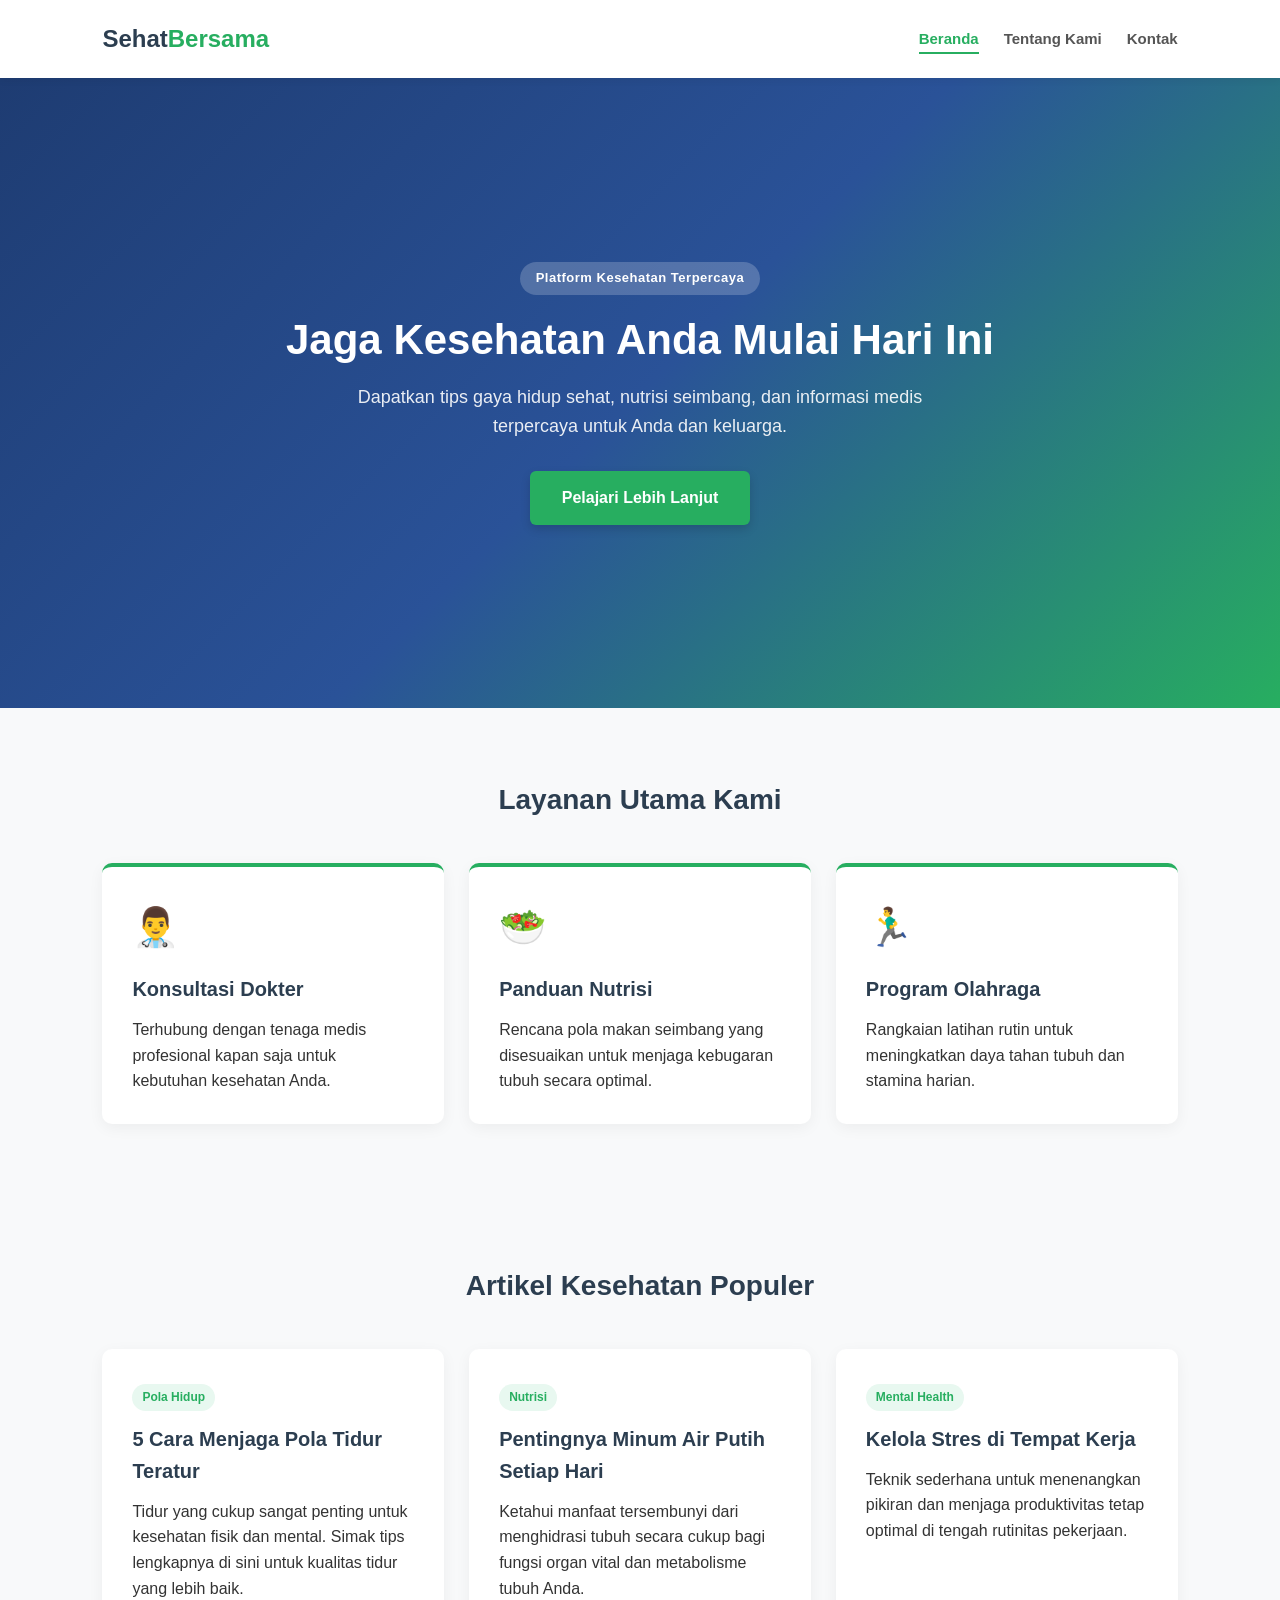
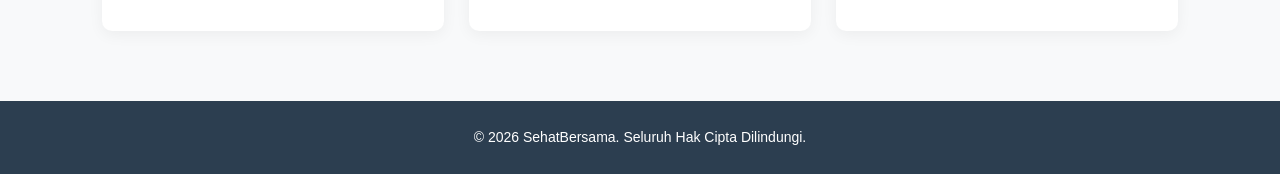
==== index.html @ 3ac9b179 "first commit" ====
<!DOCTYPE html>
<html lang="id">

<head>
    <meta charset="UTF-8">
    <meta name="viewport" content="width=device-width, initial-scale=1.0">
    <title>SehatBersama - Beranda</title>
    <link rel="stylesheet" href="style.css">
</head>

<body>

    <!-- Header & Navigasi -->
    <header>
        <div class="logo">Sehat<span>Bersama</span></div>
        <nav>
            <ul>
                <li><a href="index.html" class="active">Beranda</a></li>
                <li><a href="about.html">Tentang Kami</a></li>
                <li><a href="contact.html">Kontak</a></li>
            </ul>
        </nav>
    </header>

    <!-- Hero Section -->
    <section class="hero">
        <div class="hero-text">
            <span class="badge">Platform Kesehatan Terpercaya</span>
            <h1>Jaga Kesehatan Anda Mulai Hari Ini</h1>
            <p>Dapatkan tips gaya hidup sehat, nutrisi seimbang, dan informasi medis terpercaya untuk Anda dan keluarga.
            </p>
            <a href="about.html" class="btn">Pelajari Lebih Lanjut</a>
        </div>
    </section>

    <!-- Layanan / Fitur Utama -->
    <section class="services">
        <h2>Layanan Utama Kami</h2>
        <div class="service-container">
            <div class="card">
                <div class="card-icon">👨‍⚕️</div>
                <h3>Konsultasi Dokter</h3>
                <p>Terhubung dengan tenaga medis profesional kapan saja untuk kebutuhan kesehatan Anda.</p>
            </div>
            <div class="card">
                <div class="card-icon">🥗</div>
                <h3>Panduan Nutrisi</h3>
                <p>Rencana pola makan seimbang yang disesuaikan untuk menjaga kebugaran tubuh secara optimal.</p>
            </div>
            <div class="card">
                <div class="card-icon">🏃‍♂️</div>
                <h3>Program Olahraga</h3>
                <p>Rangkaian latihan rutin untuk meningkatkan daya tahan tubuh dan stamina harian.</p>
            </div>
        </div>
    </section>

    <!-- Artikel Pilihan -->
    <section class="articles">
        <h2>Artikel Kesehatan Populer</h2>
        <div class="article-container">
            <article class="article-card">
                <span class="tag">Pola Hidup</span>
                <h3>5 Cara Menjaga Pola Tidur Teratur</h3>
                <p>Tidur yang cukup sangat penting untuk kesehatan fisik dan mental. Simak tips lengkapnya di sini untuk
                    kualitas tidur yang lebih baik.</p>
            </article>
            <article class="article-card">
                <span class="tag">Nutrisi</span>
                <h3>Pentingnya Minum Air Putih Setiap Hari</h3>
                <p>Ketahui manfaat tersembunyi dari menghidrasi tubuh secara cukup bagi fungsi organ vital dan
                    metabolisme tubuh Anda.</p>
            </article>
            <article class="article-card">
                <span class="tag">Mental Health</span>
                <h3>Kelola Stres di Tempat Kerja</h3>
                <p>Teknik sederhana untuk menenangkan pikiran dan menjaga produktivitas tetap optimal di tengah
                    rutinitas pekerjaan.</p>
            </article>
        </div>
    </section>

    <!-- Footer -->
    <footer>
        <p>&copy; 2026 SehatBersama. Seluruh Hak Cipta Dilindungi.</p>
    </footer>

</body>

</html>
---- style.css ----
* {
    margin: 0;
    padding: 0;
    box-sizing: border-box;
    font-family: 'Segoe UI', Tahoma, Geneva, Verdana, sans-serif;
}

body {
    color: #333;
    line-height: 1.6;
    background-color: #f8f9fa;
    display: flex;
    flex-direction: column;
    min-height: 100vh;
}

header {
    display: flex;
    justify-content: space-between;
    align-items: center;
    padding: 20px 8%;
    background-color: #ffffff;
    box-shadow: 0 2px 8px rgba(0, 0, 0, 0.06);
    position: sticky;
    top: 0;
    z-index: 1000;
}

.logo {
    font-size: 24px;
    font-weight: 700;
    color: #2c3e50;
}

.logo span {
    color: #27ae60;
}

nav ul {
    display: flex;
    list-style: none;
    gap: 25px;
}

nav ul li a {
    text-decoration: none;
    color: #555;
    font-weight: 600;
    font-size: 15px;
    transition: color 0.3s ease;
    padding-bottom: 5px;
}

nav ul li a:hover,
nav ul li a.active {
    color: #27ae60;
    border-bottom: 2px solid #27ae60;
}

.page-banner {
    background: linear-gradient(135deg, #27ae60, #2c3e50);
    color: white;
    text-align: center;
    padding: 60px 20px;
}

.page-banner h1 {
    font-size: 32px;
    margin-bottom: 10px;
}

.page-banner p {
    font-size: 16px;
    opacity: 0.9;
}

/* Hero Modern Tanpa Foto (Gradient Style) */
.hero {
    background: linear-gradient(135deg, #1e3c72 0%, #2a5298 50%, #27ae60 100%);
    min-height: 70vh;
    display: flex;
    justify-content: center;
    align-items: center;
    text-align: center;
    color: white;
    padding: 60px 20px;
}

.badge {
    display: inline-block;
    background-color: rgba(255, 255, 255, 0.2);
    padding: 6px 16px;
    border-radius: 20px;
    font-size: 13px;
    font-weight: 600;
    margin-bottom: 20px;
    letter-spacing: 0.5px;
}

.hero-text h1 {
    font-size: 42px;
    margin-bottom: 18px;
    font-weight: 700;
    line-height: 1.2;
}

.hero-text p {
    font-size: 18px;
    margin-bottom: 30px;
    max-width: 650px;
    margin-left: auto;
    margin-right: auto;
    opacity: 0.9;
}

.btn {
    display: inline-block;
    padding: 14px 32px;
    background-color: #27ae60;
    color: white;
    text-decoration: none;
    border-radius: 6px;
    font-weight: 600;
    box-shadow: 0 4px 10px rgba(0, 0, 0, 0.15);
    transition: all 0.3s ease;
}

.btn:hover {
    background-color: #219150;
    transform: translateY(-2px);
}

.services,
.articles {
    padding: 70px 8%;
    text-align: center;
}

.services h2,
.articles h2 {
    margin-bottom: 40px;
    color: #2c3e50;
    font-size: 28px;
}

.service-container,
.article-container {
    display: flex;
    justify-content: center;
    gap: 25px;
    flex-wrap: wrap;
}

.card,
.article-card {
    background: white;
    padding: 30px;
    border-radius: 10px;
    box-shadow: 0 4px 15px rgba(0, 0, 0, 0.05);
    flex: 1;
    min-width: 260px;
    max-width: 350px;
    text-align: left;
    transition: transform 0.3s ease;
    border-top: 4px solid transparent;
}

.card {
    border-top-color: #27ae60;
}

.card:hover,
.article-card:hover {
    transform: translateY(-5px);
}

.card-icon {
    font-size: 38px;
    margin-bottom: 15px;
}

.card h3,
.article-card h3 {
    color: #2c3e50;
    margin-bottom: 12px;
    font-size: 20px;
}

.tag {
    display: inline-block;
    background-color: #e8f8f0;
    color: #27ae60;
    font-size: 12px;
    font-weight: 600;
    padding: 4px 10px;
    border-radius: 20px;
    margin-bottom: 12px;
}

/* About Section Specifics (Menggantikan Foto dengan Box Ilustrasi Icon) */
.about-detail {
    padding: 70px 8%;
    background-color: #ffffff;
}

.about-container {
    display: flex;
    align-items: center;
    gap: 50px;
    flex-wrap: wrap;
}

.about-icon-box {
    flex: 1;
    min-width: 280px;
    background: linear-gradient(135deg, #e8f8f0, #d4efdf);
    border-radius: 16px;
    height: 300px;
    display: flex;
    justify-content: center;
    align-items: center;
    border: 2px dashed #27ae60;
}

.icon-illustration {
    font-size: 100px;
}

.about-text {
    flex: 1.5;
    min-width: 300px;
}

.about-text h2 {
    font-size: 28px;
    color: #2c3e50;
    margin-bottom: 20px;
}

.about-text p {
    color: #555;
    margin-bottom: 15px;
    font-size: 15px;
}

.about-stats {
    display: flex;
    gap: 30px;
    margin-top: 30px;
    padding-top: 20px;
    border-top: 1px solid #eee;
}

.stat-item h3 {
    font-size: 28px;
    color: #27ae60;
    margin-bottom: 5px;
}

.stat-item p {
    font-size: 14px;
    color: #777;
}

.vision-mission {
    display: flex;
    justify-content: center;
    gap: 30px;
    padding: 0 8% 70px 8%;
    flex-wrap: wrap;
}

.vm-card {
    background: #ffffff;
    border-left: 4px solid #27ae60;
    padding: 25px;
    border-radius: 0 8px 8px 0;
    box-shadow: 0 4px 12px rgba(0, 0, 0, 0.05);
    flex: 1;
    min-width: 280px;
}

.vm-card h3 {
    color: #2c3e50;
    margin-bottom: 10px;
}

.contact-section {
    padding: 70px 8%;
}

.contact-container {
    display: flex;
    gap: 40px;
    flex-wrap: wrap;
}

.contact-info {
    flex: 1;
    min-width: 280px;
    background: #ffffff;
    padding: 30px;
    border-radius: 10px;
    box-shadow: 0 4px 15px rgba(0, 0, 0, 0.05);
}

.contact-info h3 {
    color: #2c3e50;
    margin-bottom: 15px;
    font-size: 22px;
}

.info-item {
    margin-top: 20px;
}

.info-item strong {
    color: #27ae60;
    display: block;
    margin-bottom: 5px;
}

.contact-form {
    flex: 1.5;
    min-width: 300px;
    background: #ffffff;
    padding: 30px;
    border-radius: 10px;
    box-shadow: 0 4px 15px rgba(0, 0, 0, 0.05);
}

.contact-form h3 {
    color: #2c3e50;
    margin-bottom: 20px;
    font-size: 22px;
}

.form-group {
    margin-bottom: 20px;
}

.form-group label {
    display: block;
    margin-bottom: 8px;
    font-weight: 600;
    color: #444;
    font-size: 14px;
}

.form-group input,
.form-group textarea {
    width: 100%;
    padding: 12px;
    border: 1px solid #ddd;
    border-radius: 6px;
    font-size: 14px;
    outline: none;
    transition: border-color 0.3s ease;
}

.form-group input:focus,
.form-group textarea:focus {
    border-color: #27ae60;
}

.btn-submit {
    background-color: #27ae60;
    color: white;
    border: none;
    padding: 12px 25px;
    border-radius: 6px;
    font-weight: 600;
    cursor: pointer;
    font-size: 15px;
    transition: background-color 0.3s ease;
}

.btn-submit:hover {
    background-color: #219150;
}

footer {
    margin-top: auto;
    text-align: center;
    padding: 25px;
    background-color: #2c3e50;
    color: white;
    font-size: 14px;
}

@media (max-width: 768px) {
    header {
        flex-direction: column;
        gap: 15px;
    }

    nav ul {
        gap: 15px;
    }

    .hero-text h1 {
        font-size: 30px;
    }

    .about-container,
    .contact-container {
        flex-direction: column;
    }
}
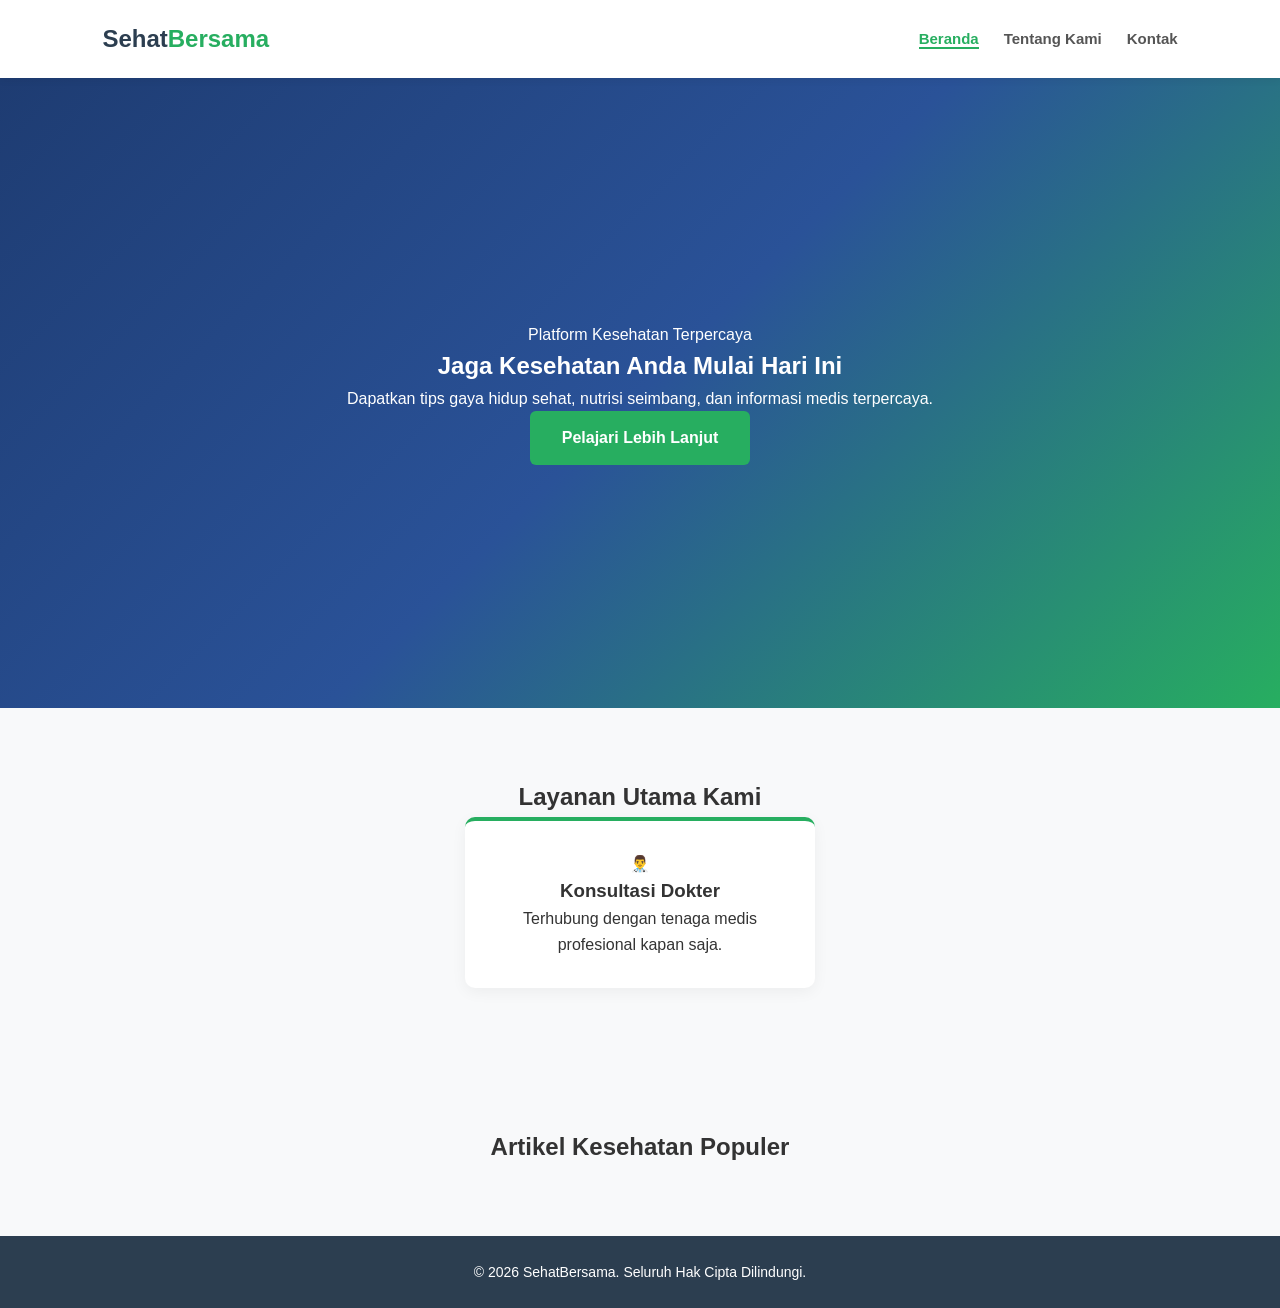
==== commit af2c6e72: "di bagian halaman index saya baru bikin struktur dasar,hero section,area layanan,area artikel dan fo" ====
--- a/index.html
+++ b/index.html
@@ -17,7 +17,7 @@
             <ul>
                 <li><a href="index.html" class="active">Beranda</a></li>
                 <li><a href="about.html">Tentang Kami</a></li>
-                <li><a href="contact.html">Kontak</a></li>
+                <li><a href="kontak.html">Kontak</a></li>
             </ul>
         </nav>
     </header>
@@ -27,56 +27,35 @@
         <div class="hero-text">
             <span class="badge">Platform Kesehatan Terpercaya</span>
             <h1>Jaga Kesehatan Anda Mulai Hari Ini</h1>
-            <p>Dapatkan tips gaya hidup sehat, nutrisi seimbang, dan informasi medis terpercaya untuk Anda dan keluarga.
-            </p>
+            <p>Dapatkan tips gaya hidup sehat, nutrisi seimbang, dan informasi medis terpercaya.</p>
             <a href="about.html" class="btn">Pelajari Lebih Lanjut</a>
         </div>
     </section>
 
-    <!-- Layanan / Fitur Utama -->
+    <!-- Layanan / Fitur Utama (Baru 1 Card, Silahkan Tambah Lagi) -->
     <section class="services">
         <h2>Layanan Utama Kami</h2>
         <div class="service-container">
+
+            <!-- Card 1 -->
             <div class="card">
                 <div class="card-icon">👨‍⚕️</div>
                 <h3>Konsultasi Dokter</h3>
-                <p>Terhubung dengan tenaga medis profesional kapan saja untuk kebutuhan kesehatan Anda.</p>
+                <p>Terhubung dengan tenaga medis profesional kapan saja.</p>
             </div>
-            <div class="card">
-                <div class="card-icon">🥗</div>
-                <h3>Panduan Nutrisi</h3>
-                <p>Rencana pola makan seimbang yang disesuaikan untuk menjaga kebugaran tubuh secara optimal.</p>
-            </div>
-            <div class="card">
-                <div class="card-icon">🏃‍♂️</div>
-                <h3>Program Olahraga</h3>
-                <p>Rangkaian latihan rutin untuk meningkatkan daya tahan tubuh dan stamina harian.</p>
-            </div>
+
+            <!-- TODO: Tambahkan Card 2 dan Card 3 di sini -->
+
         </div>
     </section>
 
-    <!-- Artikel Pilihan -->
+    <!-- Artikel Pilihan (Belum Dibuat) -->
     <section class="articles">
         <h2>Artikel Kesehatan Populer</h2>
         <div class="article-container">
-            <article class="article-card">
-                <span class="tag">Pola Hidup</span>
-                <h3>5 Cara Menjaga Pola Tidur Teratur</h3>
-                <p>Tidur yang cukup sangat penting untuk kesehatan fisik dan mental. Simak tips lengkapnya di sini untuk
-                    kualitas tidur yang lebih baik.</p>
-            </article>
-            <article class="article-card">
-                <span class="tag">Nutrisi</span>
-                <h3>Pentingnya Minum Air Putih Setiap Hari</h3>
-                <p>Ketahui manfaat tersembunyi dari menghidrasi tubuh secara cukup bagi fungsi organ vital dan
-                    metabolisme tubuh Anda.</p>
-            </article>
-            <article class="article-card">
-                <span class="tag">Mental Health</span>
-                <h3>Kelola Stres di Tempat Kerja</h3>
-                <p>Teknik sederhana untuk menenangkan pikiran dan menjaga produktivitas tetap optimal di tengah
-                    rutinitas pekerjaan.</p>
-            </article>
+
+            <!-- TODO: Buat <article class="article-card"> di sini -->
+
         </div>
     </section>
 
--- a/style.css
+++ b/style.css
@@ -1,3 +1,4 @@
+/* 1. Global Reset & Base Styles */
 * {
     margin: 0;
     padding: 0;
@@ -14,6 +15,7 @@
     min-height: 100vh;
 }
 
+/* 2. Header & Navigation */
 header {
     display: flex;
     justify-content: space-between;
@@ -48,7 +50,6 @@
     font-weight: 600;
     font-size: 15px;
     transition: color 0.3s ease;
-    padding-bottom: 5px;
 }
 
 nav ul li a:hover,
@@ -57,24 +58,7 @@
     border-bottom: 2px solid #27ae60;
 }
 
-.page-banner {
-    background: linear-gradient(135deg, #27ae60, #2c3e50);
-    color: white;
-    text-align: center;
-    padding: 60px 20px;
-}
-
-.page-banner h1 {
-    font-size: 32px;
-    margin-bottom: 10px;
-}
-
-.page-banner p {
-    font-size: 16px;
-    opacity: 0.9;
-}
-
-/* Hero Modern Tanpa Foto (Gradient Style) */
+/* 3. Hero & Banner */
 .hero {
     background: linear-gradient(135deg, #1e3c72 0%, #2a5298 50%, #27ae60 100%);
     min-height: 70vh;
@@ -86,33 +70,6 @@
     padding: 60px 20px;
 }
 
-.badge {
-    display: inline-block;
-    background-color: rgba(255, 255, 255, 0.2);
-    padding: 6px 16px;
-    border-radius: 20px;
-    font-size: 13px;
-    font-weight: 600;
-    margin-bottom: 20px;
-    letter-spacing: 0.5px;
-}
-
-.hero-text h1 {
-    font-size: 42px;
-    margin-bottom: 18px;
-    font-weight: 700;
-    line-height: 1.2;
-}
-
-.hero-text p {
-    font-size: 18px;
-    margin-bottom: 30px;
-    max-width: 650px;
-    margin-left: auto;
-    margin-right: auto;
-    opacity: 0.9;
-}
-
 .btn {
     display: inline-block;
     padding: 14px 32px;
@@ -121,26 +78,15 @@
     text-decoration: none;
     border-radius: 6px;
     font-weight: 600;
-    box-shadow: 0 4px 10px rgba(0, 0, 0, 0.15);
-    transition: all 0.3s ease;
 }
 
-.btn:hover {
-    background-color: #219150;
-    transform: translateY(-2px);
-}
+/* TODO: Tambahkan styling untuk .badge, .hero-text h1, dan .hero-text p di sini */
 
+/* 4. Layout Kartu & Fitur (Services & Articles) */
 .services,
 .articles {
     padding: 70px 8%;
     text-align: center;
-}
-
-.services h2,
-.articles h2 {
-    margin-bottom: 40px;
-    color: #2c3e50;
-    font-size: 28px;
 }
 
 .service-container,
@@ -151,8 +97,7 @@
     flex-wrap: wrap;
 }
 
-.card,
-.article-card {
+.card {
     background: white;
     padding: 30px;
     border-radius: 10px;
@@ -160,225 +105,30 @@
     flex: 1;
     min-width: 260px;
     max-width: 350px;
-    text-align: left;
-    transition: transform 0.3s ease;
-    border-top: 4px solid transparent;
+    border-top: 4px solid #27ae60;
 }
 
-.card {
-    border-top-color: #27ae60;
-}
+/* TODO: Tambahkan styling untuk .article-card dan efek hover (.card:hover) di sini */
 
-.card:hover,
-.article-card:hover {
-    transform: translateY(-5px);
-}
-
-.card-icon {
-    font-size: 38px;
-    margin-bottom: 15px;
-}
-
-.card h3,
-.article-card h3 {
-    color: #2c3e50;
-    margin-bottom: 12px;
-    font-size: 20px;
-}
-
-.tag {
-    display: inline-block;
-    background-color: #e8f8f0;
-    color: #27ae60;
-    font-size: 12px;
-    font-weight: 600;
-    padding: 4px 10px;
-    border-radius: 20px;
-    margin-bottom: 12px;
-}
-
-/* About Section Specifics (Menggantikan Foto dengan Box Ilustrasi Icon) */
-.about-detail {
-    padding: 70px 8%;
-    background-color: #ffffff;
-}
-
-.about-container {
-    display: flex;
-    align-items: center;
-    gap: 50px;
-    flex-wrap: wrap;
-}
-
-.about-icon-box {
-    flex: 1;
-    min-width: 280px;
-    background: linear-gradient(135deg, #e8f8f0, #d4efdf);
-    border-radius: 16px;
-    height: 300px;
-    display: flex;
-    justify-content: center;
-    align-items: center;
-    border: 2px dashed #27ae60;
-}
-
-.icon-illustration {
-    font-size: 100px;
-}
-
-.about-text {
-    flex: 1.5;
-    min-width: 300px;
-}
-
-.about-text h2 {
-    font-size: 28px;
-    color: #2c3e50;
-    margin-bottom: 20px;
-}
-
-.about-text p {
-    color: #555;
-    margin-bottom: 15px;
-    font-size: 15px;
-}
-
-.about-stats {
-    display: flex;
-    gap: 30px;
-    margin-top: 30px;
-    padding-top: 20px;
-    border-top: 1px solid #eee;
-}
-
-.stat-item h3 {
-    font-size: 28px;
-    color: #27ae60;
-    margin-bottom: 5px;
-}
-
-.stat-item p {
-    font-size: 14px;
-    color: #777;
-}
-
-.vision-mission {
-    display: flex;
-    justify-content: center;
-    gap: 30px;
-    padding: 0 8% 70px 8%;
-    flex-wrap: wrap;
-}
-
-.vm-card {
-    background: #ffffff;
-    border-left: 4px solid #27ae60;
-    padding: 25px;
-    border-radius: 0 8px 8px 0;
-    box-shadow: 0 4px 12px rgba(0, 0, 0, 0.05);
-    flex: 1;
-    min-width: 280px;
-}
-
-.vm-card h3 {
-    color: #2c3e50;
-    margin-bottom: 10px;
-}
-
+/* 5. Form & Kontak */
 .contact-section {
     padding: 70px 8%;
-}
-
-.contact-container {
-    display: flex;
-    gap: 40px;
-    flex-wrap: wrap;
-}
-
-.contact-info {
-    flex: 1;
-    min-width: 280px;
-    background: #ffffff;
-    padding: 30px;
-    border-radius: 10px;
-    box-shadow: 0 4px 15px rgba(0, 0, 0, 0.05);
-}
-
-.contact-info h3 {
-    color: #2c3e50;
-    margin-bottom: 15px;
-    font-size: 22px;
-}
-
-.info-item {
-    margin-top: 20px;
-}
-
-.info-item strong {
-    color: #27ae60;
-    display: block;
-    margin-bottom: 5px;
-}
-
-.contact-form {
-    flex: 1.5;
-    min-width: 300px;
-    background: #ffffff;
-    padding: 30px;
-    border-radius: 10px;
-    box-shadow: 0 4px 15px rgba(0, 0, 0, 0.05);
-}
-
-.contact-form h3 {
-    color: #2c3e50;
-    margin-bottom: 20px;
-    font-size: 22px;
 }
 
 .form-group {
     margin-bottom: 20px;
 }
 
-.form-group label {
-    display: block;
-    margin-bottom: 8px;
-    font-weight: 600;
-    color: #444;
-    font-size: 14px;
-}
-
-.form-group input,
-.form-group textarea {
+.form-group input {
     width: 100%;
     padding: 12px;
     border: 1px solid #ddd;
     border-radius: 6px;
-    font-size: 14px;
-    outline: none;
-    transition: border-color 0.3s ease;
 }
 
-.form-group input:focus,
-.form-group textarea:focus {
-    border-color: #27ae60;
-}
+/* TODO: Tambahkan styling untuk .form-group textarea dan .btn-submit di sini */
 
-.btn-submit {
-    background-color: #27ae60;
-    color: white;
-    border: none;
-    padding: 12px 25px;
-    border-radius: 6px;
-    font-weight: 600;
-    cursor: pointer;
-    font-size: 15px;
-    transition: background-color 0.3s ease;
-}
-
-.btn-submit:hover {
-    background-color: #219150;
-}
-
+/* 6. Footer */
 footer {
     margin-top: auto;
     text-align: center;
@@ -386,24 +136,4 @@
     background-color: #2c3e50;
     color: white;
     font-size: 14px;
-}
-
-@media (max-width: 768px) {
-    header {
-        flex-direction: column;
-        gap: 15px;
-    }
-
-    nav ul {
-        gap: 15px;
-    }
-
-    .hero-text h1 {
-        font-size: 30px;
-    }
-
-    .about-container,
-    .contact-container {
-        flex-direction: column;
-    }
 }
